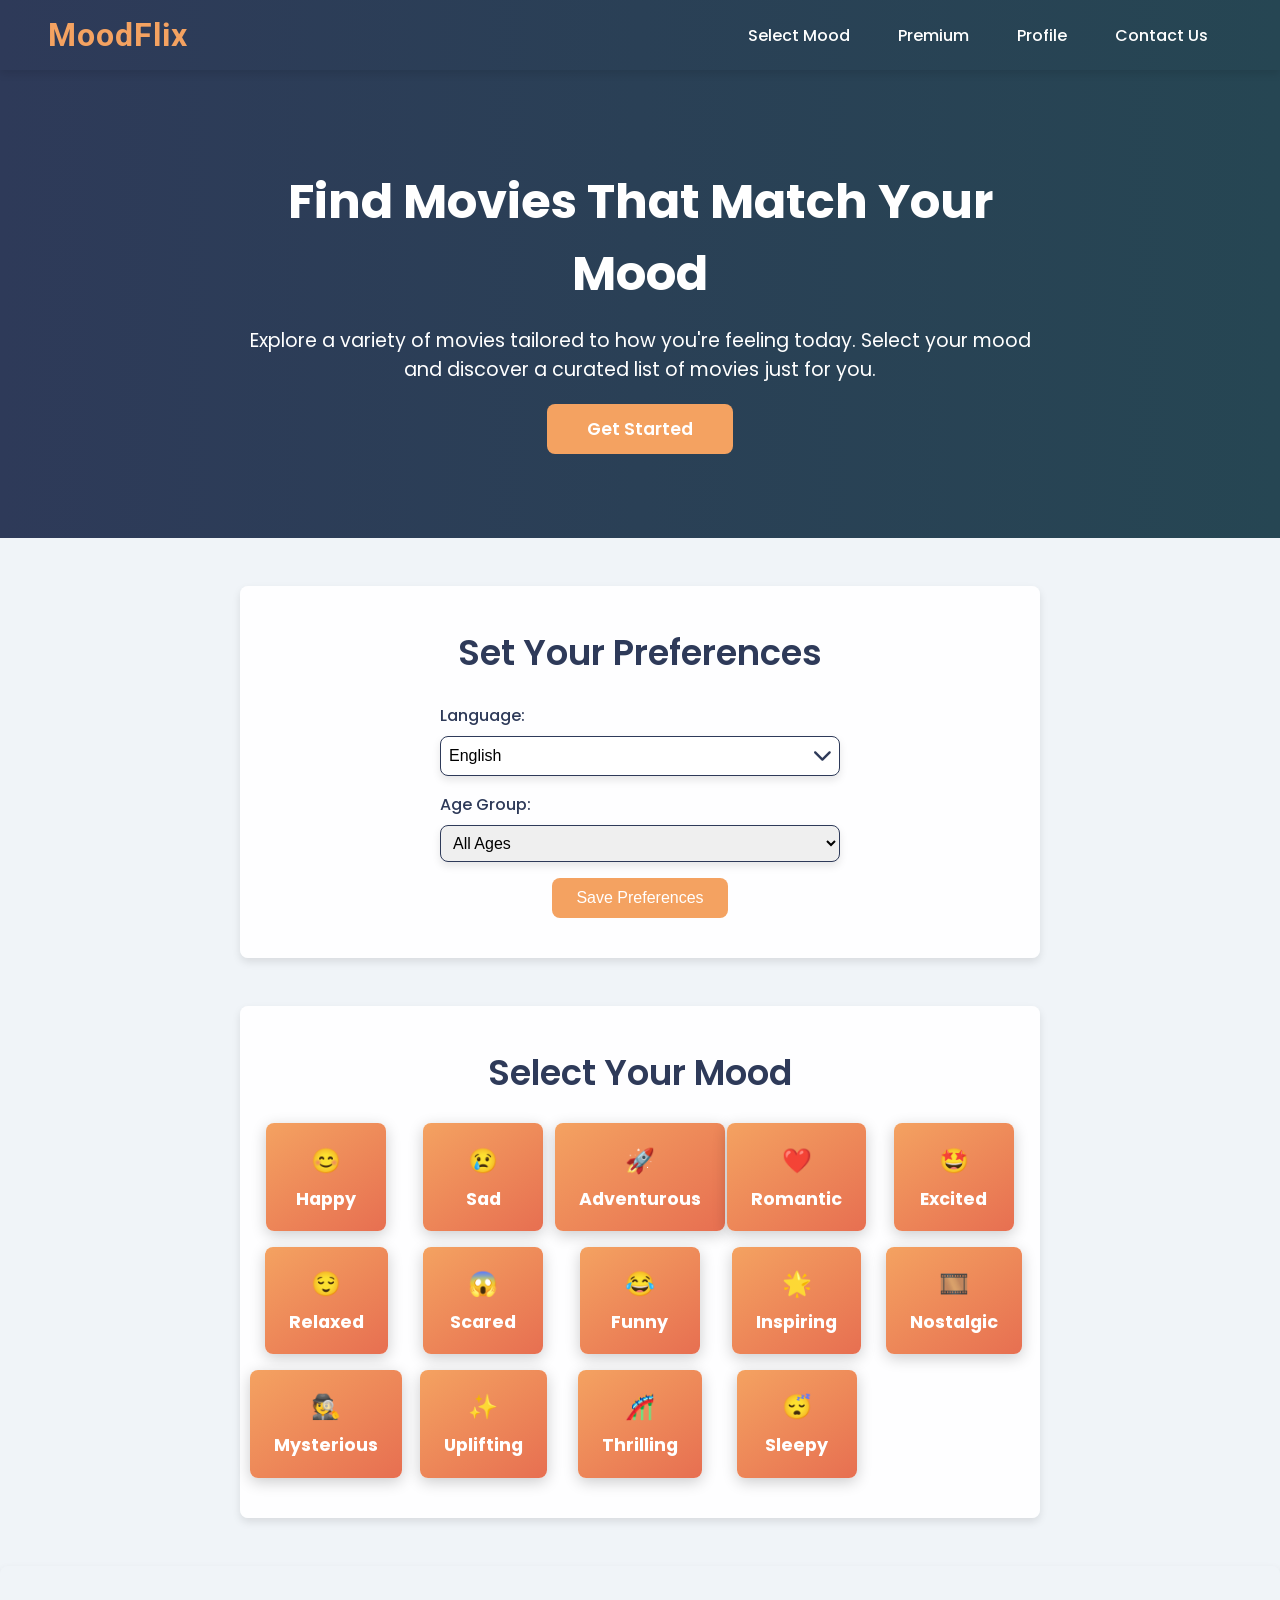
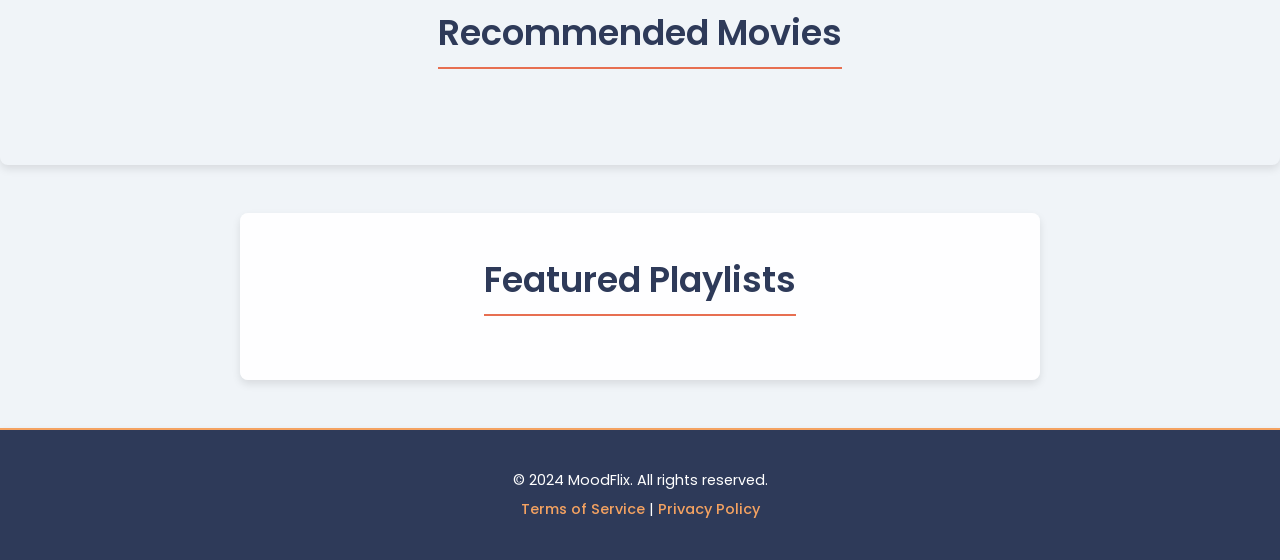
==== index.html @ 905371bf "Add files via upload" ====
<!DOCTYPE html>
<html lang="en">
<head>
    <meta charset="UTF-8">
    <meta name="viewport" content="width=device-width, initial-scale=1.0">
    <title>MoodFlix - Find Movies by Mood</title>
    <!-- Linking to external libraries and stylesheets -->
    <link rel="stylesheet" href="https://cdnjs.cloudflare.com/ajax/libs/animate.css/4.1.1/animate.min.css">
    <link rel="stylesheet" href="https://cdnjs.cloudflare.com/ajax/libs/font-awesome/6.0.0-beta3/css/all.min.css">
    <link rel="stylesheet" href="styles.css">
    <link href="https://fonts.googleapis.com/css2?family=Roboto:wght@400;500;700&family=Poppins:wght@400;600&display=swap" rel="stylesheet">
</head>
<body>
    <header>
        <nav>
            <div class="logo">
                <h1>MoodFlix</h1>
            </div>
            <ul class="nav-links">
                <li><a href="#mood-selector">Select Mood</a></li>
                <li><a href="premium.html">Premium</a></li>
                <li><a href="#profile">Profile</a></li>
                <li><a href="contact.html">Contact Us</a></li>
            </ul>
            <div class="burger">
                <div class="line1"></div>
                <div class="line2"></div>
                <div class="line3"></div>
            </div>
        </nav>
    </header>

    <section id="hero">
        <div class="hero-content">
            <h2>Find Movies That Match Your Mood</h2>
            <p>Explore a variety of movies tailored to how you're feeling today. Select your mood and discover a curated list of movies just for you.</p>
            <a href="#mood-selector" class="hero-button">Get Started</a>
        </div>
    </section>

    <section id="preferences" class="animate__animated animate__fadeInUp">
        <h2>Set Your Preferences</h2>
        <form id="preferences-form">
            <div class="form-group">
                <label for="language">Language:</label>
                <div class="dropdown-container">
                    <div class="dropdown-toggle">
                        <input type="text" id="languageSearch" placeholder="Search language..." onkeyup="filterLanguages()">
                        <button type="button" id="dropdownButton"><i class="fas fa-chevron-down"></i></button>
                    </div>
                    <select id="language" name="language" size="10" class="hidden" onchange="selectLanguage(event)">
                        <!-- Language options -->
                        <option value="en">English</option>
                        <option value="es">Spanish</option>
                        <option value="fr">French</option>
                        <option value="de">German</option>
                        <option value="zh">Chinese</option>
                        <option value="hi">Hindi</option>
                        <option value="ta">Tamil</option>
                        <option value="te">Telugu</option>
                        <option value="ml">Malayalam</option>
                        <option value="ko">Korean</option>
                        <option value="ja">Japanese</option>
                        <option value="ru">Russian</option>
                        <option value="it">Italian</option>
                        <option value="pt">Portuguese</option>
                        <option value="ar">Arabic</option>
                        <option value="bn">Bengali</option>
                        <option value="pa">Punjabi</option>
                        <option value="tr">Turkish</option>
                        <option value="ur">Urdu</option>
                        <option value="vi">Vietnamese</option>
                        <option value="th">Thai</option>
                        <option value="pl">Polish</option>
                        <option value="uk">Ukrainian</option>
                        <option value="id">Indonesian</option>
                        <option value="ms">Malay</option>
                        <option value="fa">Persian</option>
                        <option value="sv">Swedish</option>
                        <option value="hu">Hungarian</option>
                        <option value="ro">Romanian</option>
                        <option value="nl">Dutch</option>
                        <option value="cs">Czech</option>
                        <option value="fi">Finnish</option>
                        <option value="da">Danish</option>
                        <option value="no">Norwegian</option>
                        <option value="he">Hebrew</option>
                        <option value="el">Greek</option>
                        <option value="sk">Slovak</option>
                        <option value="bg">Bulgarian</option>
                        <option value="sr">Serbian</option>
                        <option value="lt">Lithuanian</option>
                        <option value="lv">Latvian</option>
                        <option value="et">Estonian</option>
                        <option value="sl">Slovenian</option>
                        <option value="hr">Croatian</option>
                        <option value="bs">Bosnian</option>
                        <option value="mk">Macedonian</option>
                        <option value="is">Icelandic</option>
                    </select>
                </div>
            </div>
            <div class="form-group">
                <label for="age-group">Age Group:</label>
                <select id="age-group" name="age-group">
                    <option value="all">All Ages</option>
                    <option value="kids">Kids</option>
                    <option value="teen">Teen</option>
                    <option value="adult">Adult</option>
                </select>
            </div>
            <button type="submit" class="form-button">Save Preferences</button>
        </form>
    </section>

    <section id="mood-selector" class="animate__animated animate__fadeInUp">
        <h2>Select Your Mood</h2>
        <div class="mood-wheel">
            <!-- Mood options remain the same -->
            <div class="mood-option happy"><span>😊</span>Happy</div>
            <div class="mood-option sad"><span>😢</span>Sad</div>
            <div class="mood-option adventurous"><span>🚀</span>Adventurous</div>
            <div class="mood-option romantic"><span>❤️</span>Romantic</div>
            <div class="mood-option excited"><span>🤩</span>Excited</div>
            <div class="mood-option relaxed"><span>😌</span>Relaxed</div>
            <div class="mood-option scared"><span>😱</span>Scared</div>
            <div class="mood-option funny"><span>😂</span>Funny</div>
            <div class="mood-option inspiring"><span>🌟</span>Inspiring</div>
            <div class="mood-option nostalgic"><span>🎞️</span>Nostalgic</div>
            <div class="mood-option mysterious"><span>🕵️</span>Mysterious</div>
            <div class="mood-option uplifting"><span>✨</span>Uplifting</div>
            <div class="mood-option thrilling"><span>🎢</span>Thrilling</div>
            <div class="mood-option sleepy"><span>😴</span>Sleepy</div>
        </div>
    </section>

    <section id="recommended-movies" class="animate__animated animate__fadeInUp">
        <h2>Recommended Movies</h2>
        <div class="movie-grid">
            <!-- JavaScript will dynamically populate movies here -->
        </div>
    </section>

    <section id="playlists" class="animate__animated animate__fadeInUp">
        <h2>Featured Playlists</h2>
        <div class="playlist-grid">
            <!-- Playlist content goes here -->
        </div>
    </section>

    <footer>
        <div class="footer-content">
            <p>&copy; 2024 MoodFlix. All rights reserved.</p>
            <p><a href="terms.html">Terms of Service</a> | <a href="#privacy">Privacy Policy</a></p>
        </div>
    </footer>

    <!-- Updated JavaScript Link -->
    <script src="script.js"></script>
</body>
</html>
---- styles.css ----
/* Variables for easy theming */
:root {
    --primary-color: #2e3a59; /* Deep Blue */
    --secondary-color: #f4a261; /* Gold Accent */
    --accent-color: #e76f51; /* Coral Accent */
    --bg-color: #f0f4f8; /* Light Gray */
    --text-color: #2e3a59; /* Deep Blue for text */
    --header-bg: linear-gradient(90deg, #2e3a59, #264653); /* Blue gradient */
    --footer-bg: #2e3a59; /* Deep Blue */
    --footer-text-color: #ffffff; /* White text */
    --button-bg: var(--secondary-color); /* Gold for buttons */
    --button-hover-bg: #e76f51; /* Coral on hover */
    --form-bg: rgba(255, 255, 255, 0.9); /* Light glass effect */
    --border-radius: 8px; /* For rounded corners */
    --shadow: 0 4px 8px rgba(0, 0, 0, 0.1); /* Light shadow */
}

/* Reset */
* {
    margin: 0;
    padding: 0;
    box-sizing: border-box;
}

/* Body and General Styles */
body {
    font-family: 'Poppins', sans-serif;
    background-color: var(--bg-color);
    color: var(--text-color);
}

/* Header */
header {
    background: var(--header-bg);
    padding: 1rem 3rem;
    box-shadow: var(--shadow);
    backdrop-filter: blur(10px);
    position: sticky;
    top: 0;
    z-index: 1000;
}

header nav {
    display: flex;
    justify-content: space-between;
    align-items: center;
}

header .logo h1 {
    color: var(--secondary-color);
    font-size: 2rem;
    font-weight: bold;
    font-family: 'Roboto', sans-serif;
    letter-spacing: 1px;
}

/* Navigation Links */
.nav-links {
    list-style: none;
    display: flex;
    flex-direction: row;
    align-items: center;
}

.nav-links li {
    margin: 0 1.5rem;
}

.nav-links li a {
    color: white;
    text-decoration: none;
    font-size: 1rem;
    font-weight: 500;
    transition: color 0.3s ease;
}

.nav-links li a:hover {
    color: var(--secondary-color);
}

/* Burger Menu */
.burger {
    display: none;
    cursor: pointer;
    z-index: 1001;
    flex-direction: column;
    justify-content: space-between;
    height: 21px;
}

.burger div {
    width: 25px;
    height: 3px;
    background-color: white;
    transition: all 0.3s ease;
}

.burger.toggle .line1 {
    transform: rotate(-45deg) translate(-5px, 6px);
}

.burger.toggle .line2 {
    opacity: 0;
}

.burger.toggle .line3 {
    transform: rotate(45deg) translate(-5px, -6px);
}

/* Responsive menu styles */
@media screen and (max-width: 768px) {
    .nav-links {
        display: none;
        flex-direction: column;
        align-items: center;
        background: var(--header-bg);
        position: absolute;
        top: 100%;
        right: 0;
        width: 100%;
        padding: 1rem 0;
        z-index: 999;
    }

    .nav-links.active {
        display: flex;
    }

    .nav-links li {
        margin: 1rem 0;
    }

    .burger {
        display: flex;
    }
}

/* Hero Section */
#hero {
    background: var(--header-bg);
    color: white;
    text-align: center;
    padding: 6rem 1rem;
    display: flex;
    flex-direction: column;
    align-items: center;
    justify-content: center;
}

#hero .hero-content {
    max-width: 800px;
    margin: 0 auto;
}

#hero h2 {
    font-size: 3rem;
    font-weight: 700;
    margin-bottom: 1rem;
}

#hero p {
    font-size: 1.2rem;
    margin-bottom: 2rem;
}

.hero-button {
    padding: 0.8rem 2.5rem;
    background-color: var(--button-bg);
    color: #ffffff;
    font-size: 1.1rem;
    font-weight: 600;
    border: none;
    border-radius: var(--border-radius);
    cursor: pointer;
    transition: background-color 0.3s ease, transform 0.3s ease;
    text-decoration: none;
}

.hero-button:hover {
    background-color: var(--button-hover-bg);
    transform: translateY(-3px);
}

/* Preferences Section */
#preferences {
    padding: 2.5rem 1rem;
    background: var(--form-bg);
    backdrop-filter: blur(20px);
    border-radius: var(--border-radius);
    box-shadow: var(--shadow);
    text-align: center;
    margin: 3rem auto;
    max-width: 800px;
}

#preferences h2 {
    font-size: 2.2rem;
    margin-bottom: 1.5rem;
    font-weight: 600;
    color: var(--primary-color);
}

.form-group {
    margin-bottom: 1.5rem;
    text-align: left;
    max-width: 400px;
    margin: 0 auto;
}

.form-group label {
    display: block;
    margin-bottom: 0.5rem;
    font-weight: 500;
    color: var(--primary-color);
}

.dropdown-container {
    position: relative;
    width: 100%;
}

.dropdown-toggle {
    display: flex;
    align-items: center;
    justify-content: space-between;
    padding: 0.5rem;
    border: 1px solid var(--primary-color);
    border-radius: var(--border-radius);
    background-color: white;
    box-shadow: var(--shadow);
    cursor: pointer;
    margin-bottom: 1rem;
}

#languageSearch {
    border: none;
    width: calc(100% - 30px);
    font-size: 1rem;
    outline: none;
}

#dropdownButton {
    background: transparent;
    border: none;
    font-size: 1.2rem;
    color: var(--primary-color);
    cursor: pointer;
}

select {
    width: 100%;
    padding: 0.5rem;
    font-size: 1rem;
    border: 1px solid var(--primary-color);
    border-radius: var(--border-radius);
    box-shadow: var(--shadow);
}

.form-button {
    padding: 0.7rem 1.5rem;
    border: none;
    border-radius: var(--border-radius);
    background-color: var(--button-bg);
    color: white;
    font-size: 1rem;
    cursor: pointer;
    transition: background-color 0.3s ease;
    margin-top: 1rem;
}

.form-button:hover {
    background-color: var(--button-hover-bg);
}

/* Mood Selector */
#mood-selector {
    padding: 2.5rem 1rem;
    background: var(--form-bg);
    backdrop-filter: blur(20px);
    border-radius: var(--border-radius);
    box-shadow: var(--shadow);
    text-align: center;
    margin: 3rem auto;
    max-width: 800px;
}

#mood-selector h2 {
    font-size: 2.2rem;
    margin-bottom: 1.5rem;
    font-weight: 600;
    color: var(--primary-color);
}

.mood-wheel {
    display: grid;
    grid-template-columns: repeat(auto-fit, minmax(120px, 1fr));
    gap: 1rem;
    justify-items: center;
}

.mood-option {
    background: linear-gradient(145deg, var(--secondary-color), var(--button-hover-bg));
    color: white;
    padding: 1.2rem 1.5rem;
    border-radius: var(--border-radius);
    font-size: 1.1rem;
    font-weight: 600;
    transition: background 0.3s ease, transform 0.3s ease;
    cursor: pointer;
    box-shadow: 0 4px 15px rgba(0, 0, 0, 0.2);
    text-align: center;
    display: flex;
    flex-direction: column;
    align-items: center;
    justify-content: center;
    min-width: 120px;
    min-height: 80px;
    font-weight: bold;
}

.mood-option:hover, .mood-option.selected {
    background: linear-gradient(145deg, var(--button-hover-bg), var(--accent-color));
    transform: translateY(-7px);
    box-shadow: 0 6px 20px rgba(0, 0, 0, 0.3);
}

.mood-option span {
    display: block;
    font-size: 1.5rem;
    margin-bottom: 0.5rem;
}

/* Recommended Movies */
#recommended-movies {
    padding: 2.5rem 1rem;
    background: var(--bg-color);
    text-align: center;
    margin-top: 2rem;
    box-shadow: var(--shadow);
    border-radius: var(--border-radius);
}

#recommended-movies h2 {
    font-size: 2.2rem;
    margin-bottom: 1.5rem;
    font-weight: 600;
    color: var(--primary-color);
    border-bottom: 2px solid var(--accent-color);
    display: inline-block;
    padding-bottom: 0.5rem;
}

.movie-grid {
    display: flex;
    overflow-x: auto;
    scroll-snap-type: x mandatory;
    gap: 1rem;
    padding-bottom: 1rem;
}

.movie-card {
    min-width: 200px;
    scroll-snap-align: start;
    background: white;
    padding: 1rem;
    border-radius: var(--border-radius);
    box-shadow: var(--shadow);
    transition: transform 0.3s ease;
    text-align: center;
}

.movie-card img {
    width: 100%;
    border-radius: var(--border-radius);
    height: auto;
}

.movie-card h3 {
    margin-top: 0.5rem;
    font-size: 1.1rem;
    color: var(--primary-color);
    text-align: center;
}

.movie-card p {
    margin-top: 0.5rem;
    font-size: 1rem;
    color: var(--text-color);
}

.movie-card:hover {
    transform: translateY(-5px);
    box-shadow: 0 6px 15px rgba(0, 0, 0, 0.2);
}

/* Shuffle Button Styles */
.shuffle-button {
    padding: 0.7rem 1.5rem;
    border: none;
    border-radius: var(--border-radius);
    background-color: var(--secondary-color);
    color: white;
    font-size: 1rem;
    cursor: pointer;
    transition: background-color 0.3s ease, transform 0.3s ease;
    margin-top: 0.5rem;
}

.shuffle-button:hover {
    background-color: var(--button-hover-bg);
    transform: translateY(-3px);
}

/* Playlists */
#playlists {
    padding: 2.5rem 1rem;
    background: var(--form-bg);
    backdrop-filter: blur(20px);
    border-radius: var(--border-radius);
    text-align: center;
    box-shadow: var(--shadow);
    max-width: 800px;
    margin: 3rem auto;
}

#playlists h2 {
    font-size: 2.2rem;
    margin-bottom: 1.5rem;
    font-weight: 600;
    color: var(--primary-color);
    border-bottom: 2px solid var(--accent-color);
    display: inline-block;
    padding-bottom: 0.5rem;
}

.playlist-grid {
    display: grid;
    grid-template-columns: repeat(auto-fit, minmax(200px, 1fr));
    gap: 1.5rem;
}

/* Footer */
footer {
    background-color: var(--footer-bg);
    color: var(--footer-text-color);
    padding: 2rem 1rem;
    text-align: center;
    box-shadow: var(--shadow);
    border-top: 2px solid var(--secondary-color);
}

footer p {
    margin: 0.5rem 0;
    font-size: 0.9rem;
}

footer p a {
    color: var(--button-bg);
    text-decoration: none;
    font-weight: 500;
    transition: color 0.3s ease;
}

footer p a:hover {
    color: var(--button-hover-bg);
}

/* Display selected options */
.selected-display {
    margin-top: 1rem;
    text-align: center;
    font-size: 1.1rem;
    color: var(--primary-color);
}

/* Dropdown hidden by default */
.hidden {
    display: none;
}
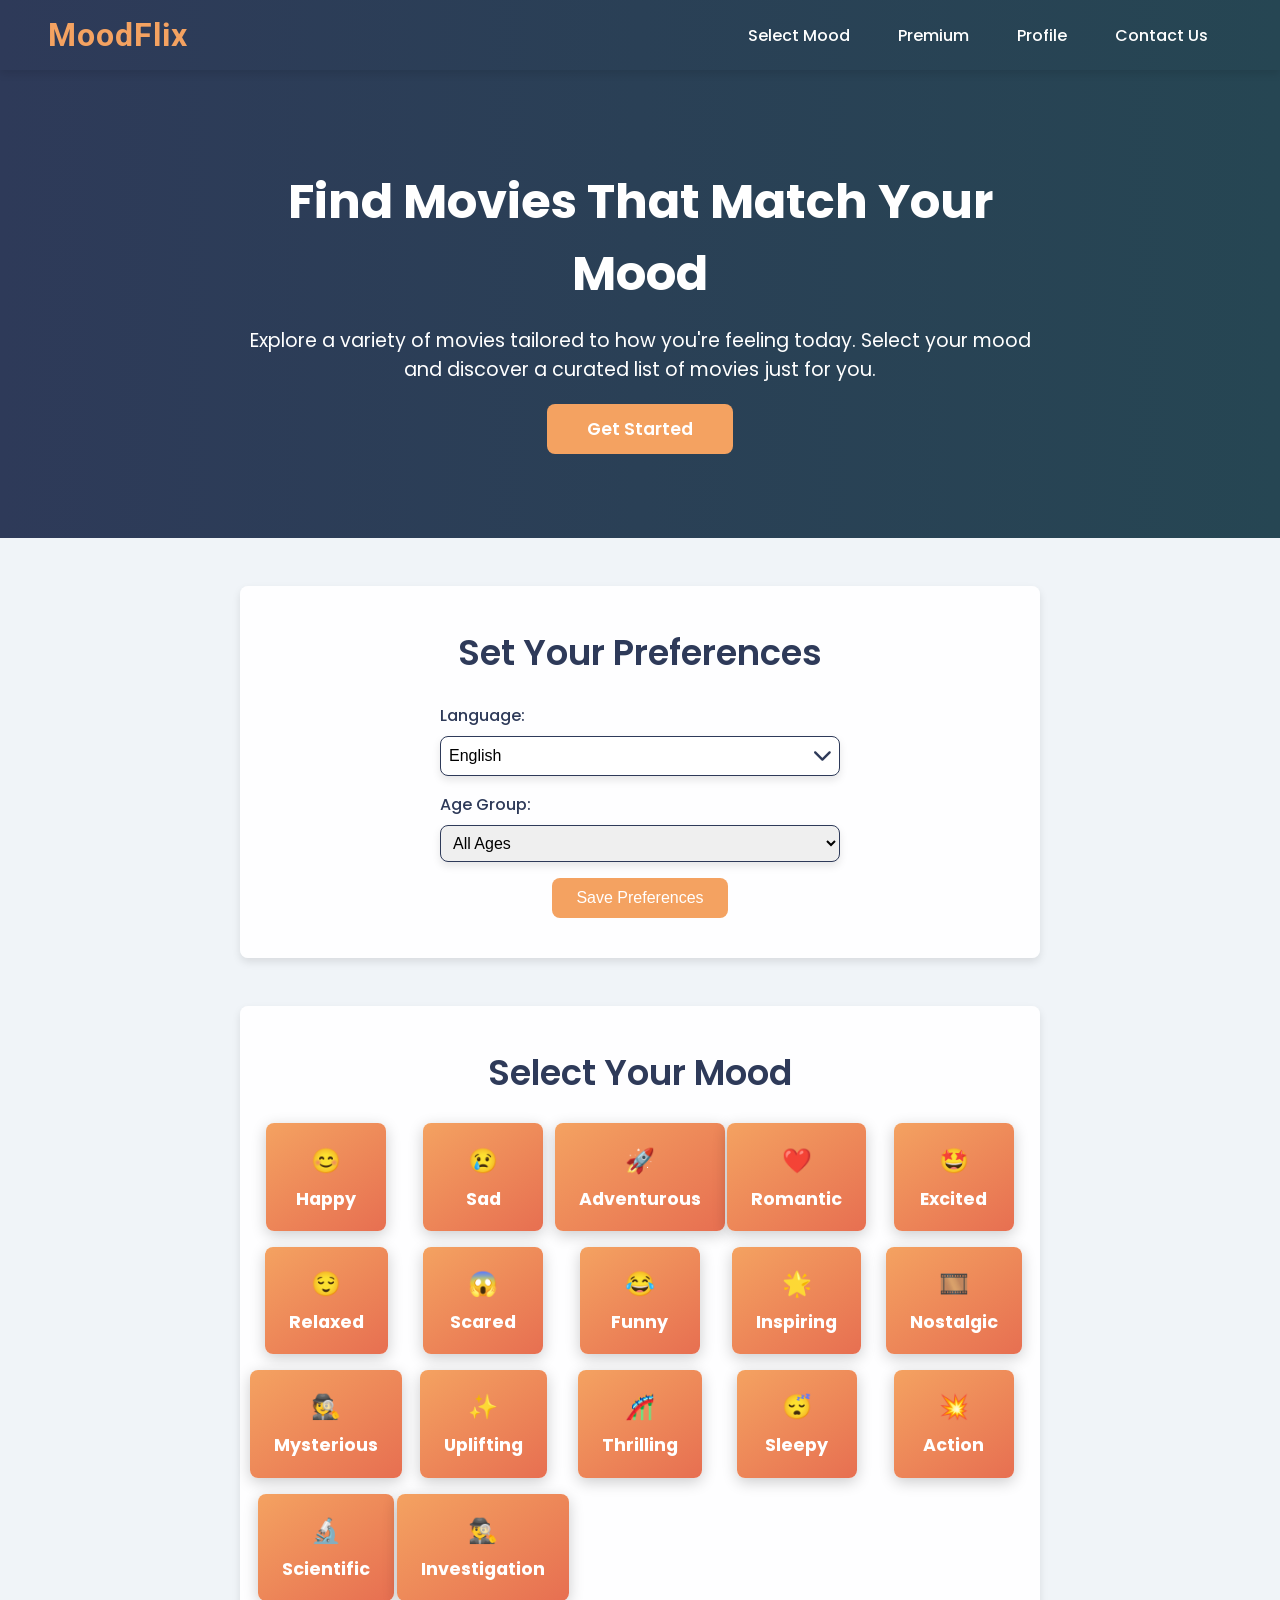
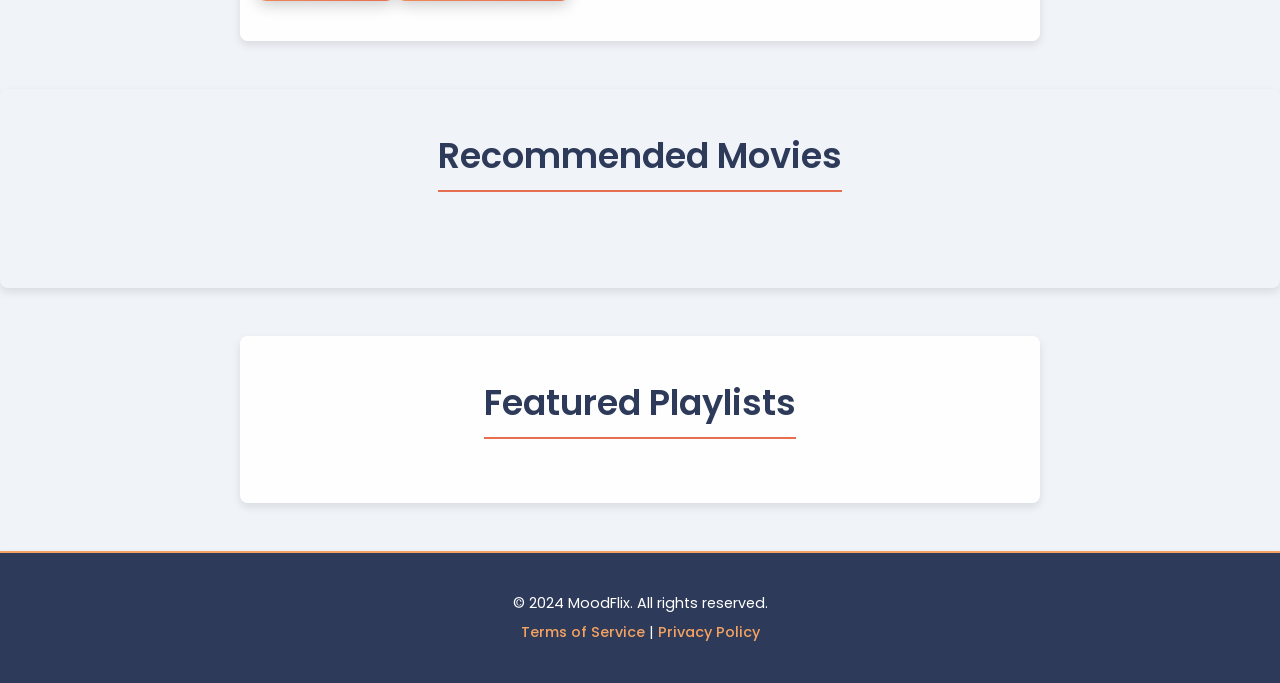
==== commit 25663be4: "Update index.html" ====
--- a/index.html
+++ b/index.html
@@ -131,6 +131,9 @@
             <div class="mood-option uplifting"><span>✨</span>Uplifting</div>
             <div class="mood-option thrilling"><span>🎢</span>Thrilling</div>
             <div class="mood-option sleepy"><span>😴</span>Sleepy</div>
+            <div class="mood-option action"><span>💥</span>Action</div>
+            <div class="mood-option scientific"><span>🔬</span>Scientific</div>
+            <div class="mood-option investigation"><span>🕵️‍♂️</span>Investigation</div>
         </div>
     </section>
 
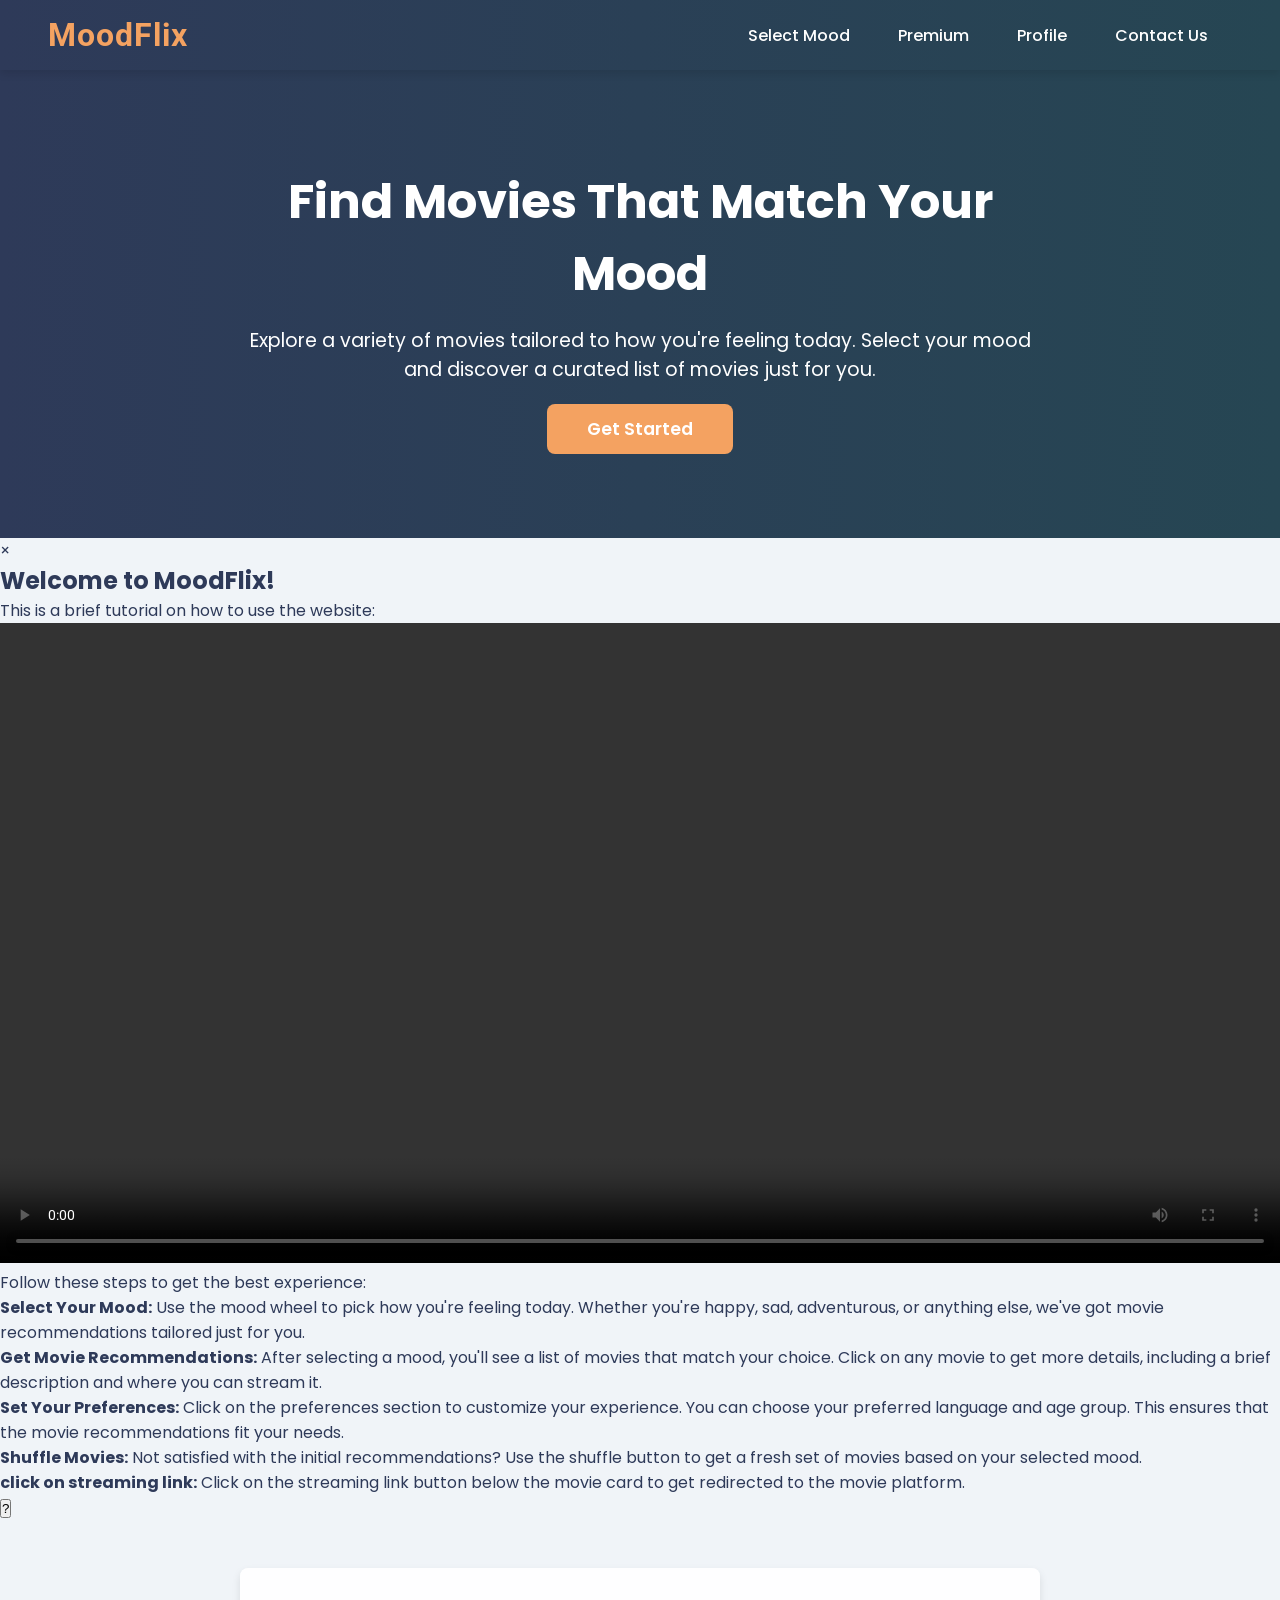
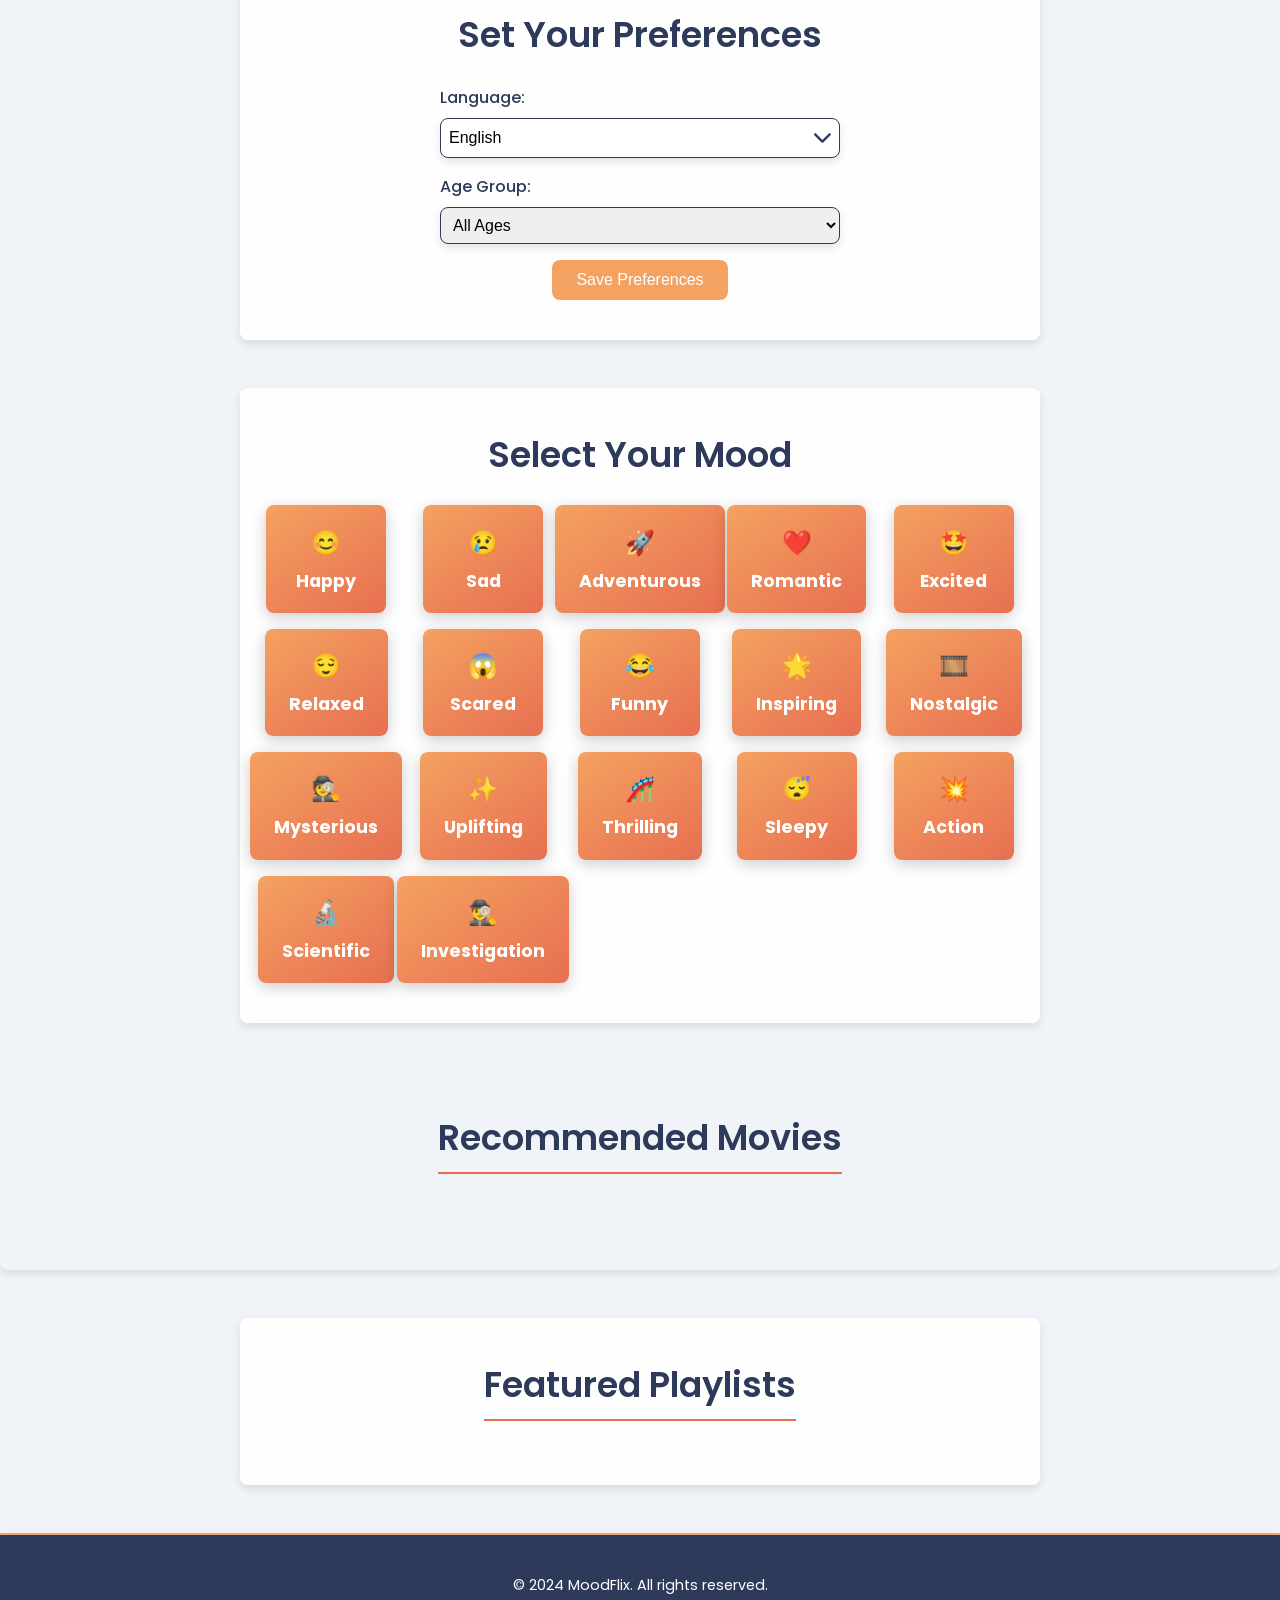
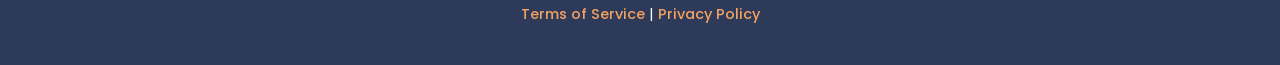
==== commit 98b9792d: "Update index.html" ====
--- a/index.html
+++ b/index.html
@@ -37,6 +37,29 @@
             <a href="#mood-selector" class="hero-button">Get Started</a>
         </div>
     </section>
+
+     <div id="tutorialModal" class="modal">
+        <div class="modal-content">
+            <span class="close-button" id="closeTutorial">&times;</span>
+            <h2>Welcome to MoodFlix!</h2>
+            <p>This is a brief tutorial on how to use the website:</p>
+            <video id="tutorialVideo" width="100%" controls>
+                <source src="Images/tutorial.mp4" type="video/mp4">
+                Your browser does not support the video tag.
+            </video>
+            <p>Follow these steps to get the best experience:</p>
+            <ul class = "tutorial-p">
+               <li><strong>Select Your Mood:</strong> Use the mood wheel to pick how you're feeling today. Whether you're happy, sad, adventurous, or anything else, we've got movie recommendations tailored just for you.</li>
+                <li><strong>Get Movie Recommendations:</strong> After selecting a mood, you'll see a list of movies that match your choice. Click on any movie to get more details, including a brief description and where you can stream it.</li>
+                <li><strong>Set Your Preferences:</strong> Click on the preferences section to customize your experience. You can choose your preferred language and age group. This ensures that the movie recommendations fit your needs.</li>
+                <li><strong>Shuffle Movies:</strong> Not satisfied with the initial recommendations? Use the shuffle button to get a fresh set of movies based on your selected mood.</li>
+                <li><strong>click on streaming link:</strong> Click on the streaming link button below the movie card to get redirected to the movie platform.</li>
+            </ul>
+        </div>
+    </div>
+
+    <!-- Button to toggle the tutorial modal -->
+    <button id="tutorialButton" class="tutorial-button">?</button>
 
     <section id="preferences" class="animate__animated animate__fadeInUp">
         <h2>Set Your Preferences</h2>
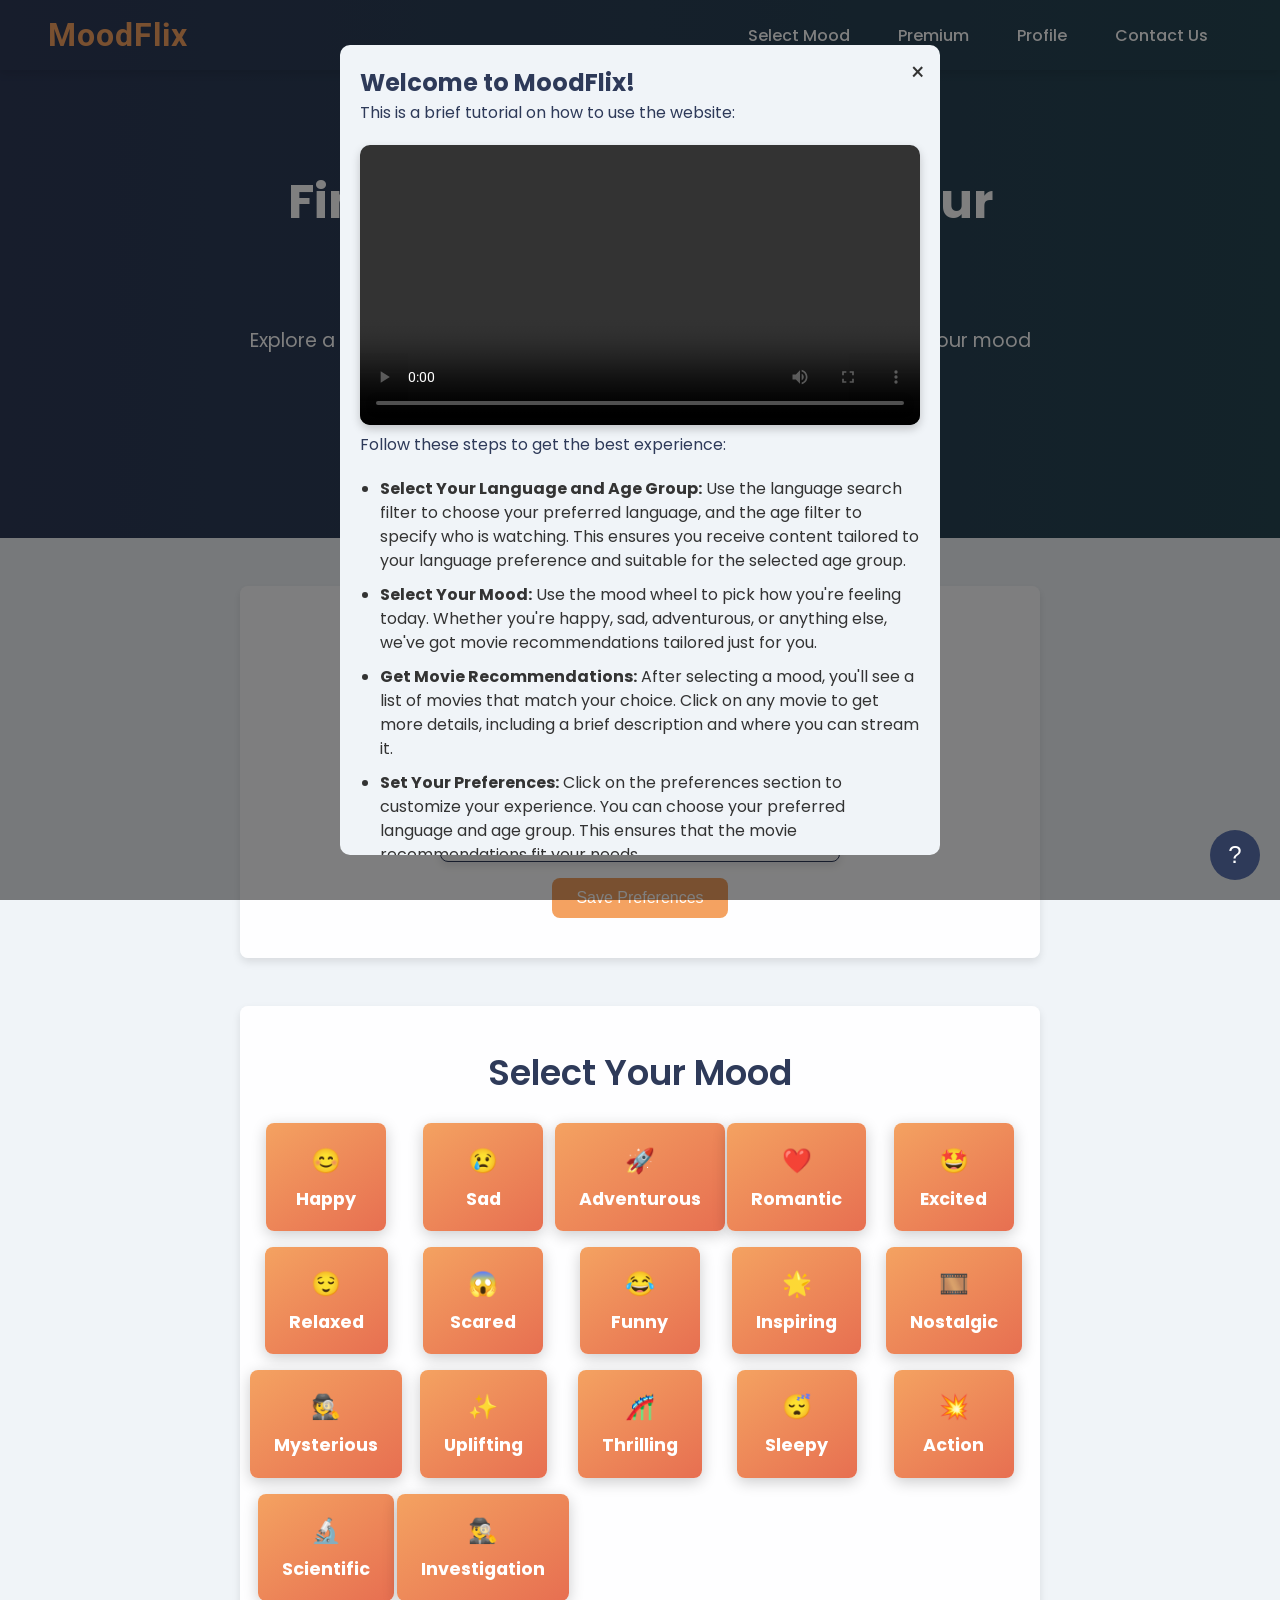
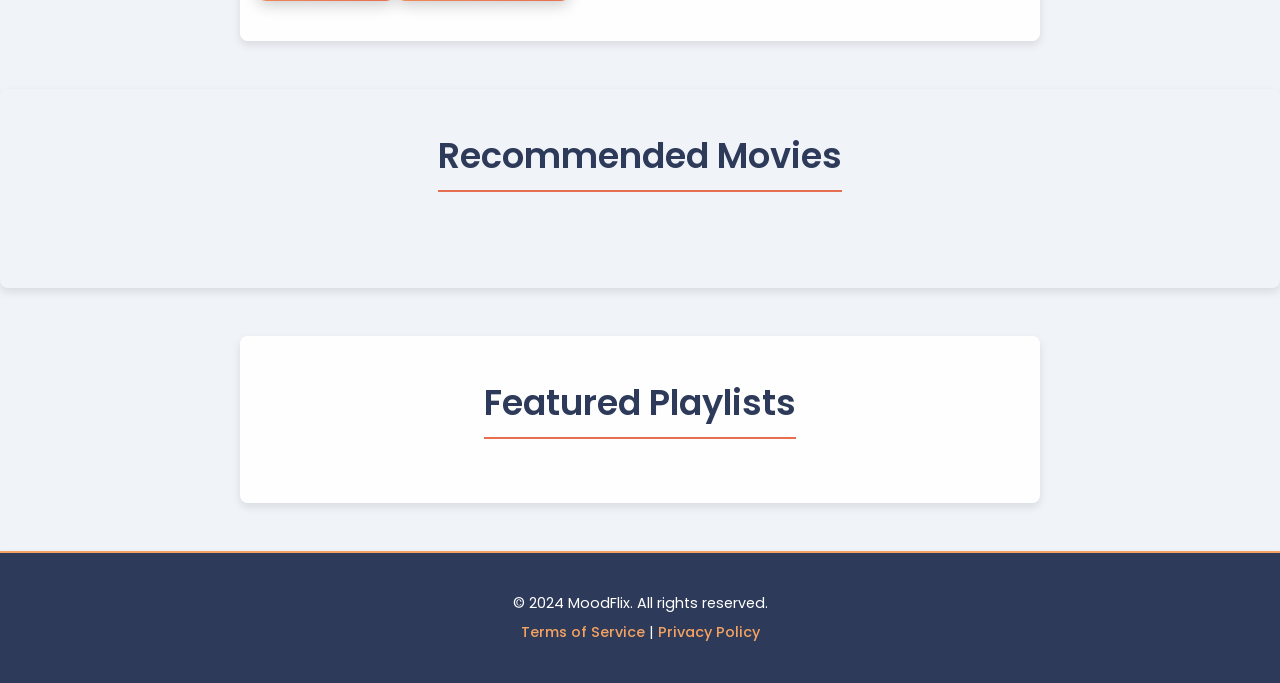
==== commit 1e4903fa: "Update index.html" ====
--- a/index.html
+++ b/index.html
@@ -49,6 +49,7 @@
             </video>
             <p>Follow these steps to get the best experience:</p>
             <ul class = "tutorial-p">
+                <li><strong>Select Your Language and Age Group:</strong> Use the language search filter to choose your preferred language, and the age filter to specify who is watching. This ensures you receive content tailored to your language preference and suitable for the selected age group.</li>
                <li><strong>Select Your Mood:</strong> Use the mood wheel to pick how you're feeling today. Whether you're happy, sad, adventurous, or anything else, we've got movie recommendations tailored just for you.</li>
                 <li><strong>Get Movie Recommendations:</strong> After selecting a mood, you'll see a list of movies that match your choice. Click on any movie to get more details, including a brief description and where you can stream it.</li>
                 <li><strong>Set Your Preferences:</strong> Click on the preferences section to customize your experience. You can choose your preferred language and age group. This ensures that the movie recommendations fit your needs.</li>
--- a/styles.css
+++ b/styles.css
@@ -78,6 +78,93 @@
     color: var(--secondary-color);
 }
 
+/* Modal Styles */
+.modal {
+    display: none;
+    position: fixed;
+    z-index: 1000;
+    left: 0;
+    top: 0;
+    width: 100%;
+    height: 100%;
+    background-color: rgba(0, 0, 0, 0.5);
+    justify-content: center;
+    align-items: center;
+    overflow: auto; /* Allow modal to scroll if content overflows */
+}
+
+.modal-content {
+    background-color: #f0f4f8;
+    margin: 20px;
+    padding: 20px;
+    border-radius: 10px;
+    width: 90%;
+    max-width: 600px;
+    text-align: left;
+    position: relative;
+    max-height: 90vh; /* Make sure modal does not exceed viewport height */
+    overflow-y: auto; /* Add vertical scrolling if content is too long */
+}
+
+.close-button {
+    color: #333;
+    position: absolute;
+    top: 10px;
+    right: 15px;
+    font-size: 1.5rem;
+    cursor: pointer;
+}
+
+.close-button:hover {
+    color: #ef233c;
+}
+
+/* Tutorial Button Styles */
+.tutorial-button {
+    position: fixed;
+    bottom: 20px;
+    right: 20px;
+    z-index: 1001;
+    background-color: #2e3a59;
+    color: white;
+    border: none;
+    border-radius: 50%;
+    width: 50px;
+    height: 50px;
+    font-size: 1.5rem;
+    cursor: pointer;
+    transition: background-color 0.3s ease;
+}
+
+.tutorial-button:hover {
+    background-color: #ef233c;
+}
+
+.tutorial-p{
+    list-style: none;
+    align-items: start;
+}
+
+/* Video Styles */
+#tutorialVideo {
+    margin-top: 20px;
+    border-radius: 10px;
+    box-shadow: 0 4px 10px rgba(0, 0, 0, 0.2);
+}
+
+.modal-content ul {
+    list-style-type: disc;
+    padding-left: 20px;
+    margin-top: 20px;
+}
+
+.modal-content ul li {
+    margin-bottom: 10px;
+    line-height: 1.5;
+    color: #333;
+}
+
+
 /* Burger Menu */
 .burger {
     display: none;
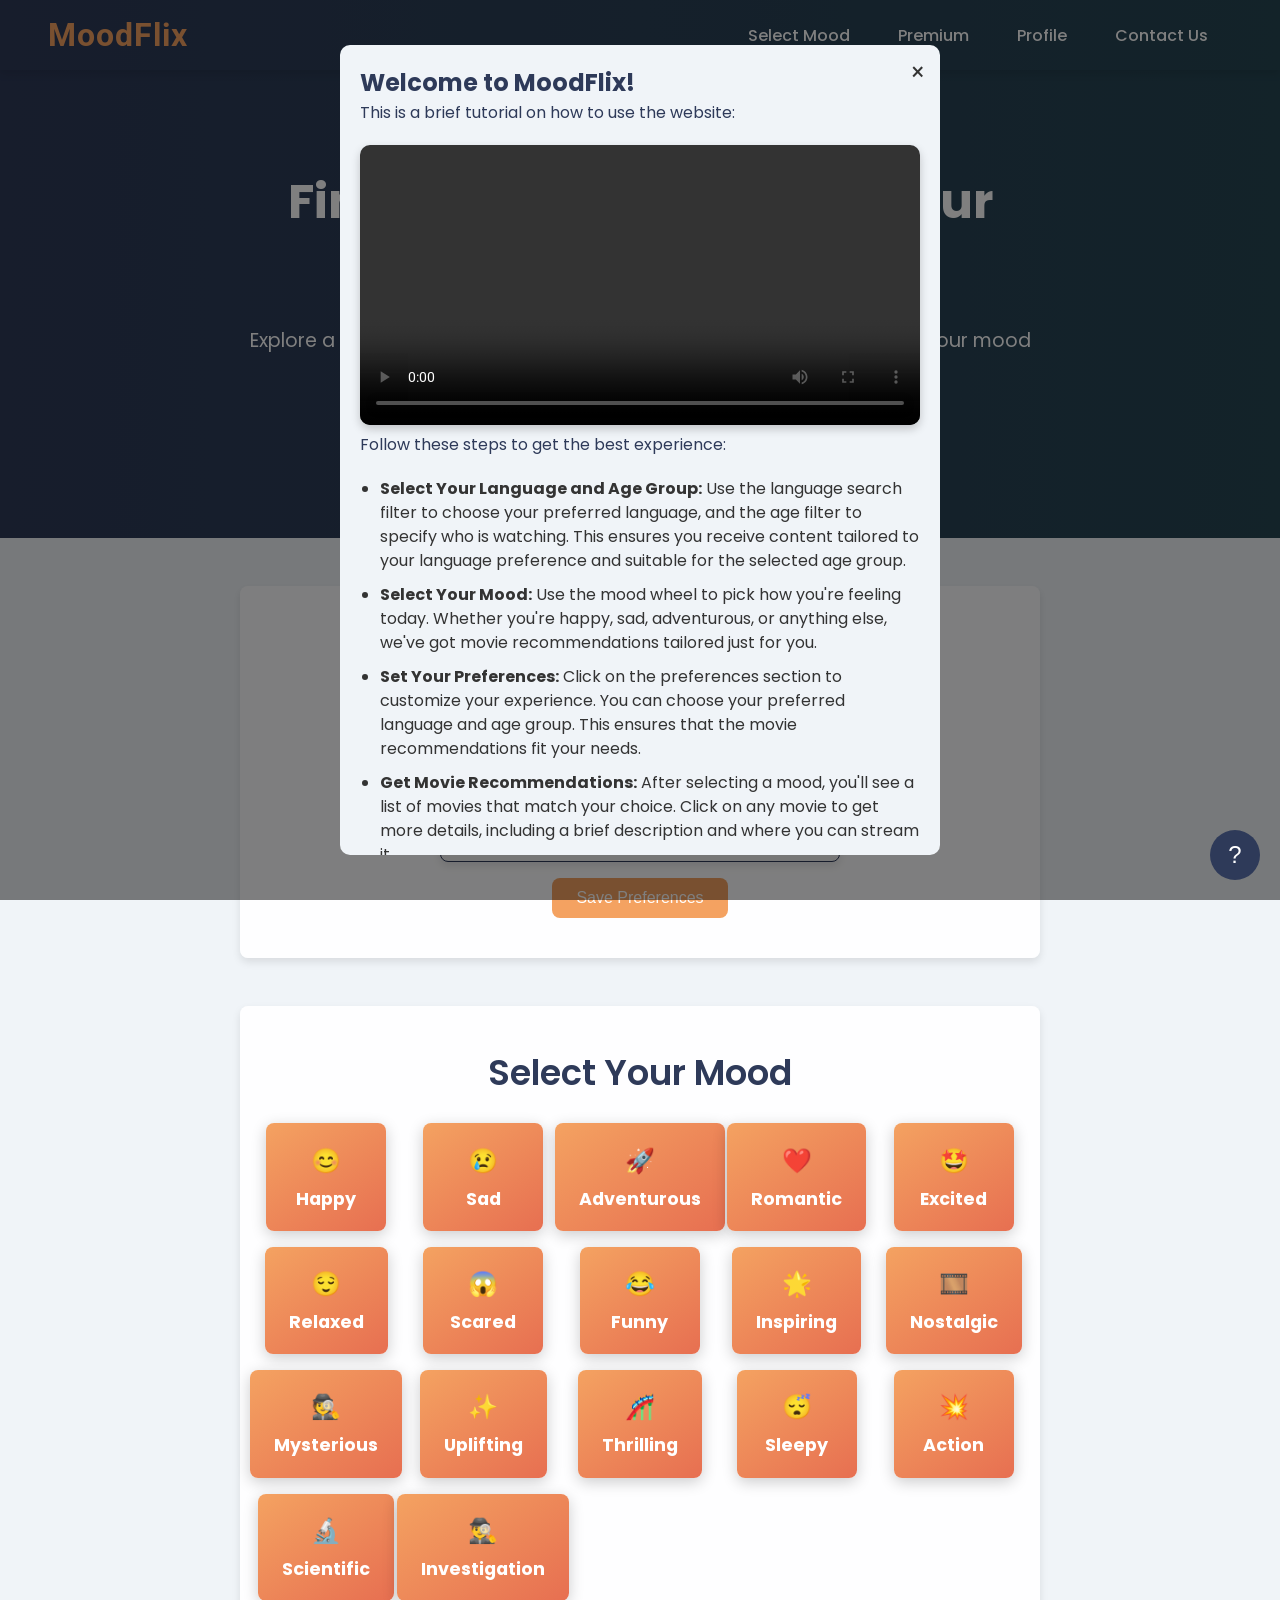
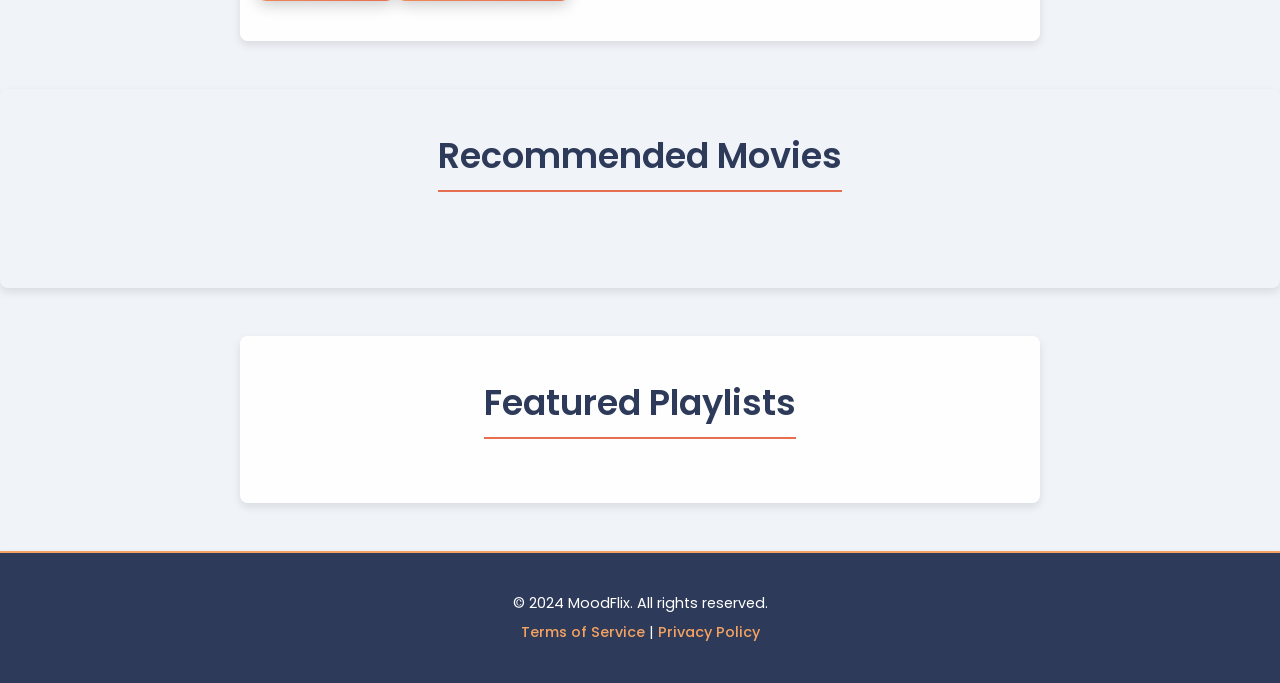
==== commit d6d9cdae: "Update index.html" ====
--- a/index.html
+++ b/index.html
@@ -51,8 +51,8 @@
             <ul class = "tutorial-p">
                 <li><strong>Select Your Language and Age Group:</strong> Use the language search filter to choose your preferred language, and the age filter to specify who is watching. This ensures you receive content tailored to your language preference and suitable for the selected age group.</li>
                <li><strong>Select Your Mood:</strong> Use the mood wheel to pick how you're feeling today. Whether you're happy, sad, adventurous, or anything else, we've got movie recommendations tailored just for you.</li>
+                <li><strong>Set Your Preferences:</strong> Click on the preferences section to customize your experience. You can choose your preferred language and age group. This ensures that the movie recommendations fit your needs.</li>
                 <li><strong>Get Movie Recommendations:</strong> After selecting a mood, you'll see a list of movies that match your choice. Click on any movie to get more details, including a brief description and where you can stream it.</li>
-                <li><strong>Set Your Preferences:</strong> Click on the preferences section to customize your experience. You can choose your preferred language and age group. This ensures that the movie recommendations fit your needs.</li>
                 <li><strong>Shuffle Movies:</strong> Not satisfied with the initial recommendations? Use the shuffle button to get a fresh set of movies based on your selected mood.</li>
                 <li><strong>click on streaming link:</strong> Click on the streaming link button below the movie card to get redirected to the movie platform.</li>
             </ul>
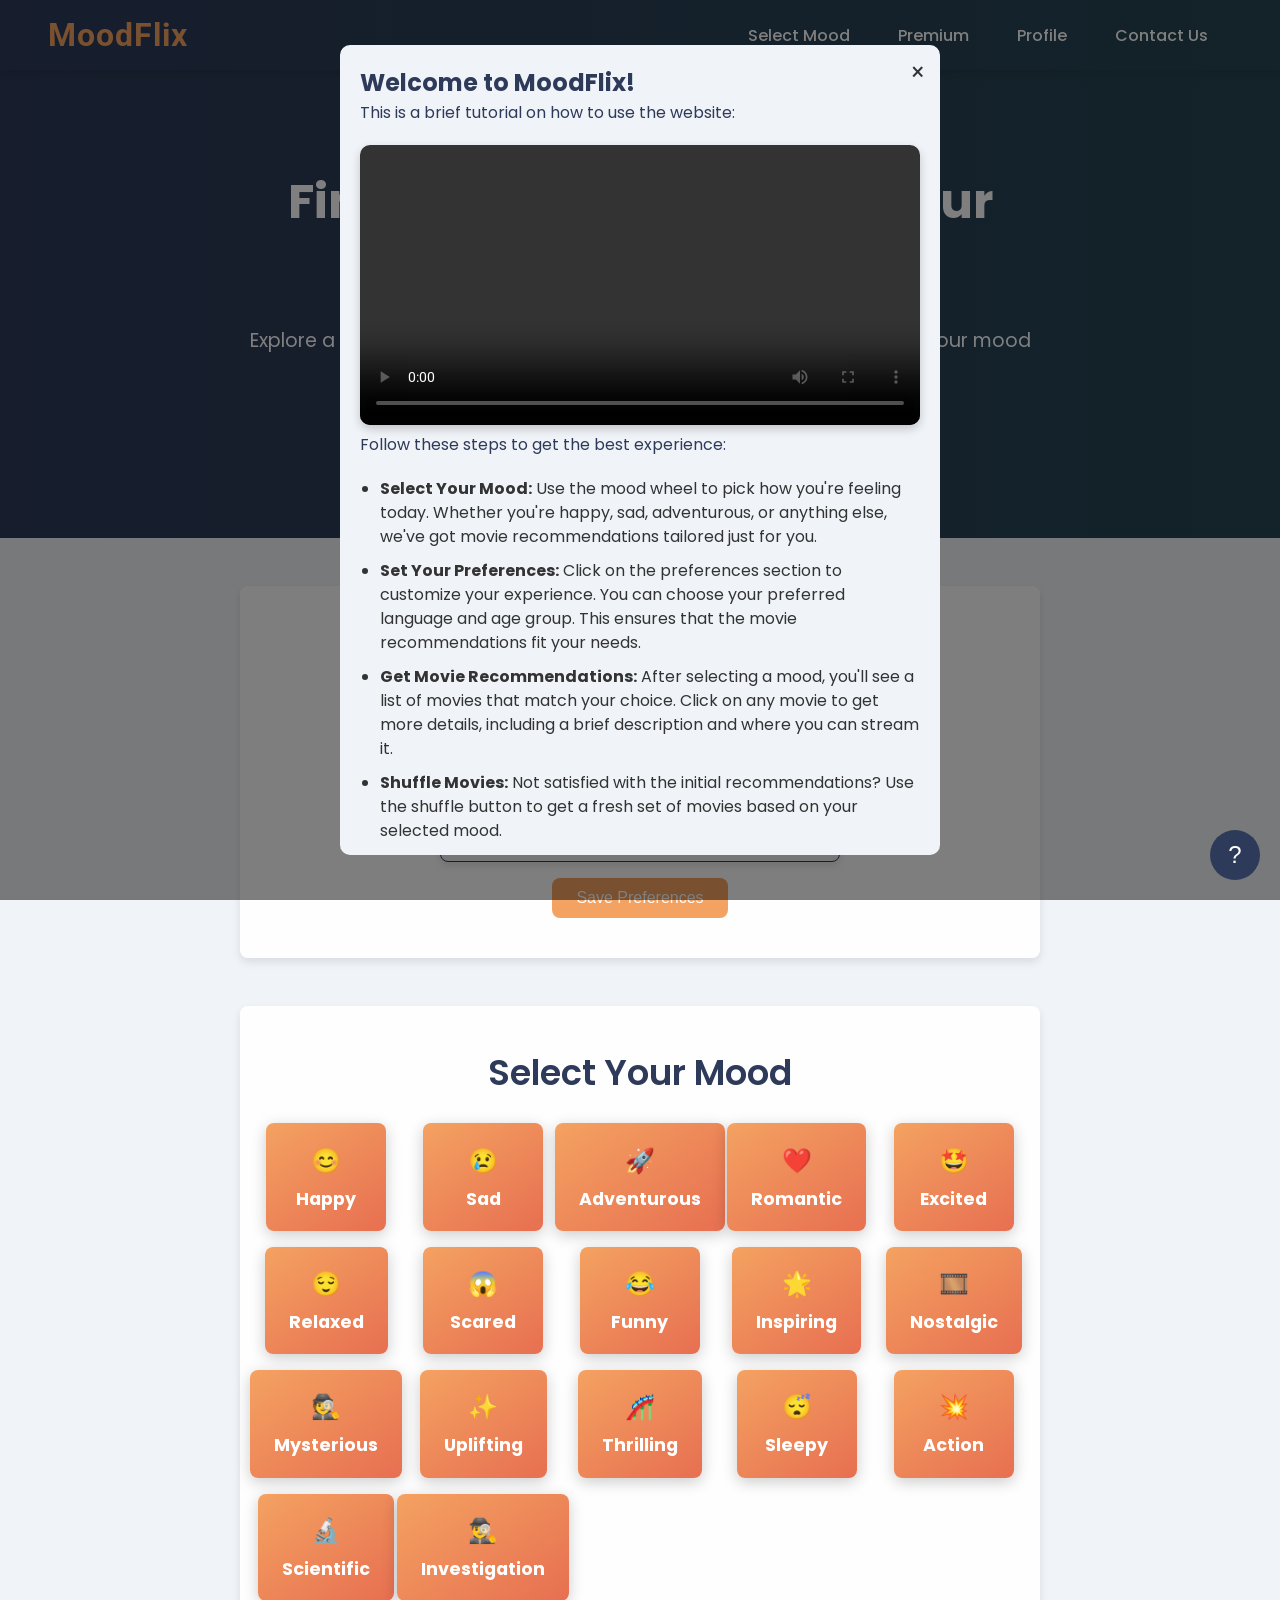
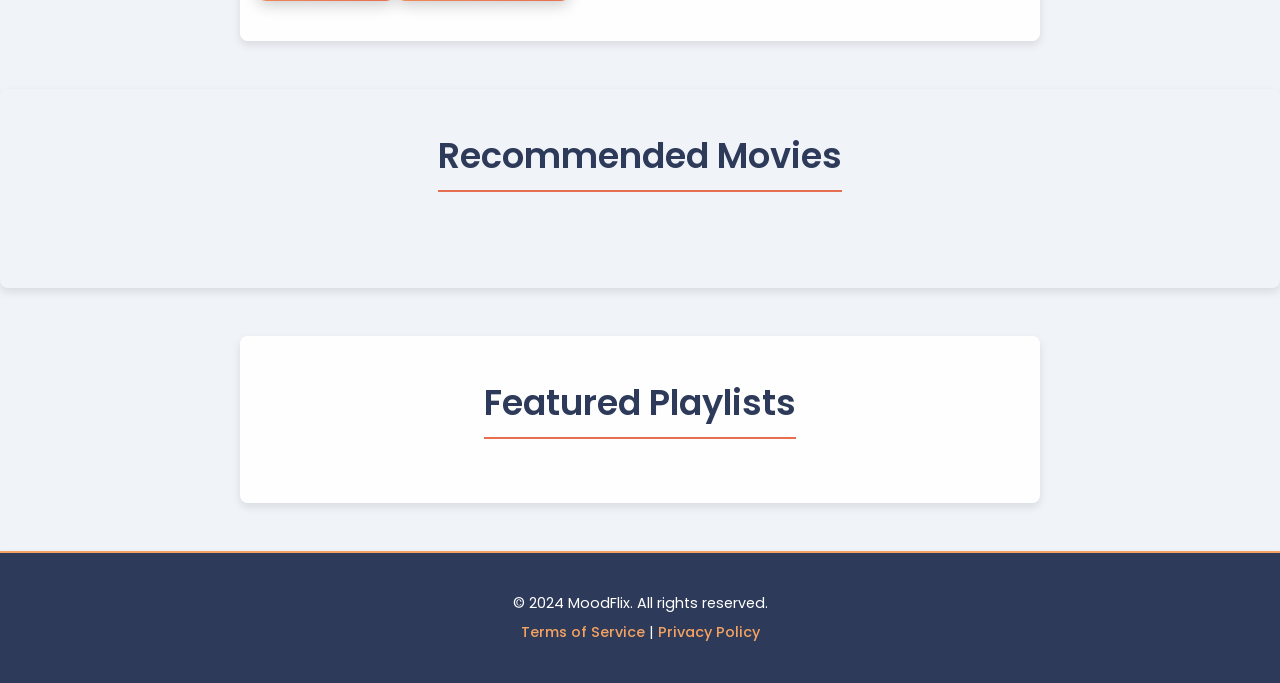
==== commit 3f328768: "Update index.html" ====
--- a/index.html
+++ b/index.html
@@ -49,7 +49,6 @@
             </video>
             <p>Follow these steps to get the best experience:</p>
             <ul class = "tutorial-p">
-                <li><strong>Select Your Language and Age Group:</strong> Use the language search filter to choose your preferred language, and the age filter to specify who is watching. This ensures you receive content tailored to your language preference and suitable for the selected age group.</li>
                <li><strong>Select Your Mood:</strong> Use the mood wheel to pick how you're feeling today. Whether you're happy, sad, adventurous, or anything else, we've got movie recommendations tailored just for you.</li>
                 <li><strong>Set Your Preferences:</strong> Click on the preferences section to customize your experience. You can choose your preferred language and age group. This ensures that the movie recommendations fit your needs.</li>
                 <li><strong>Get Movie Recommendations:</strong> After selecting a mood, you'll see a list of movies that match your choice. Click on any movie to get more details, including a brief description and where you can stream it.</li>
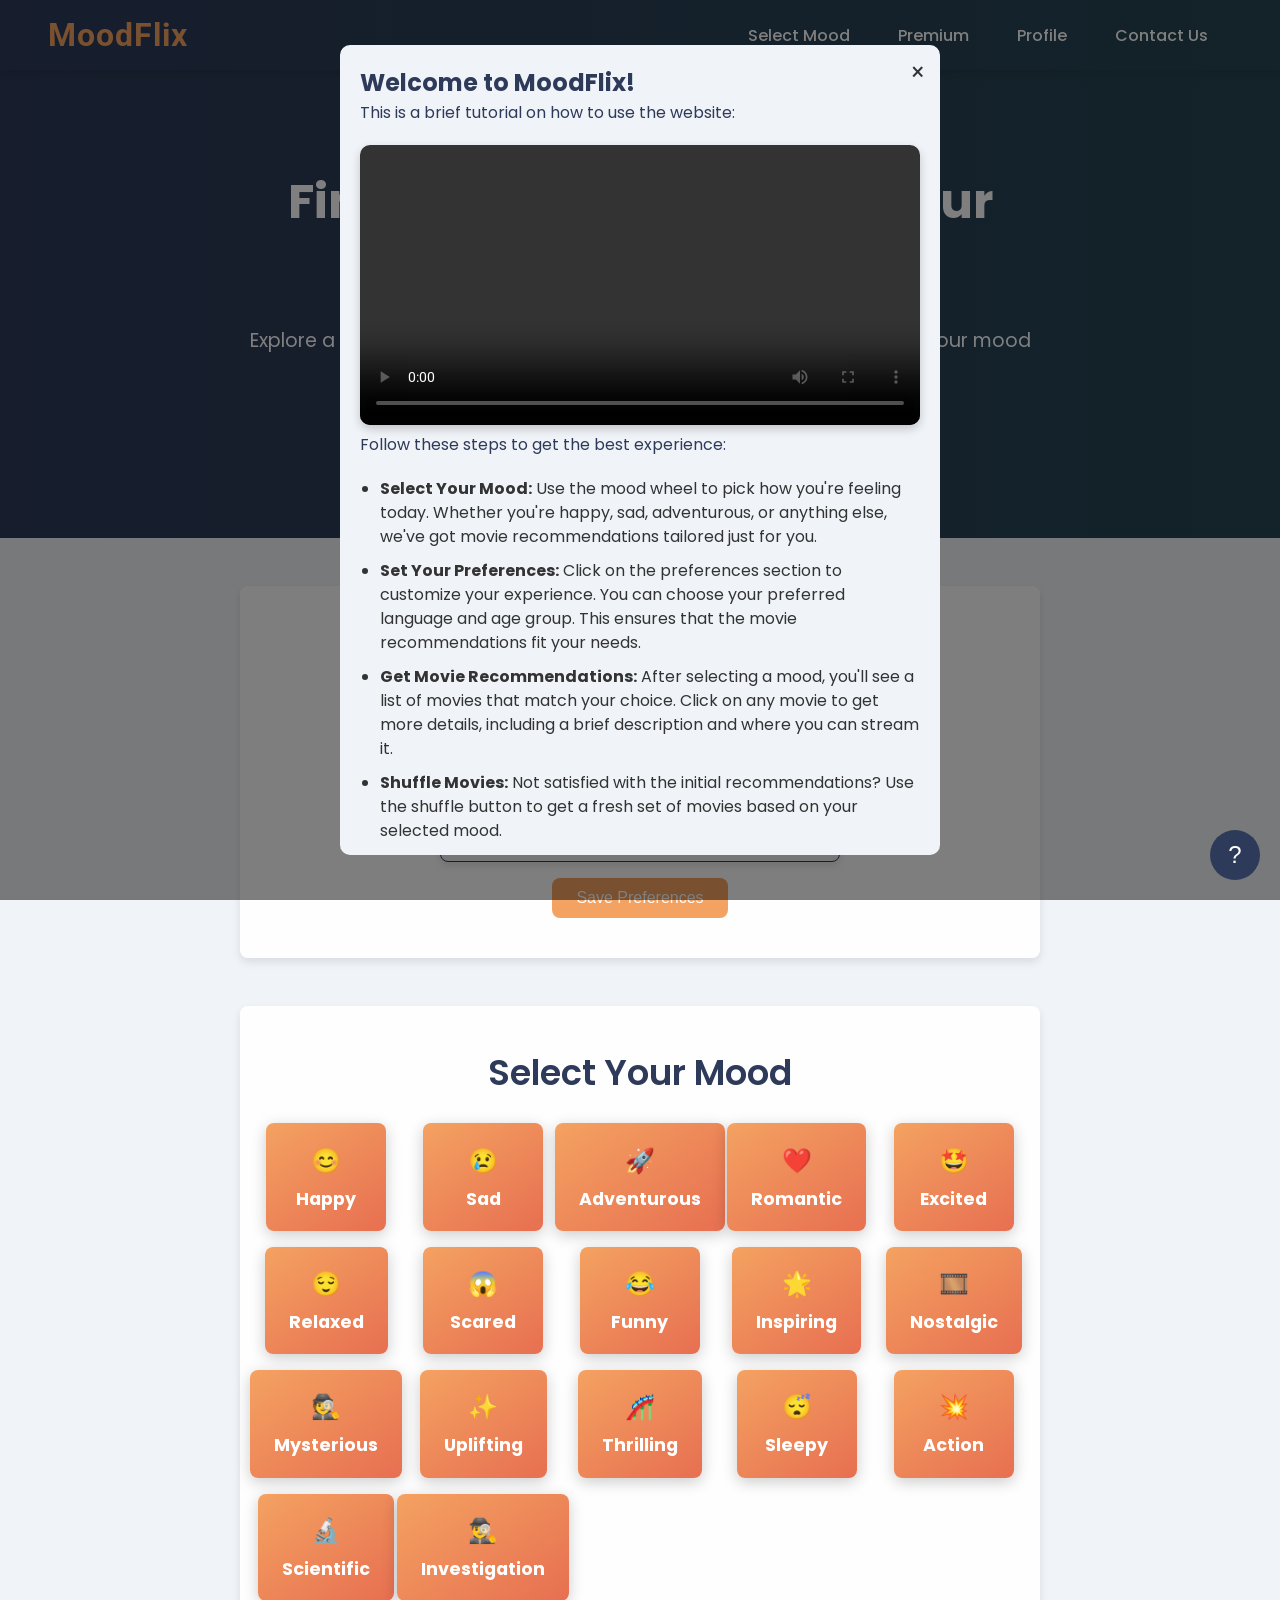
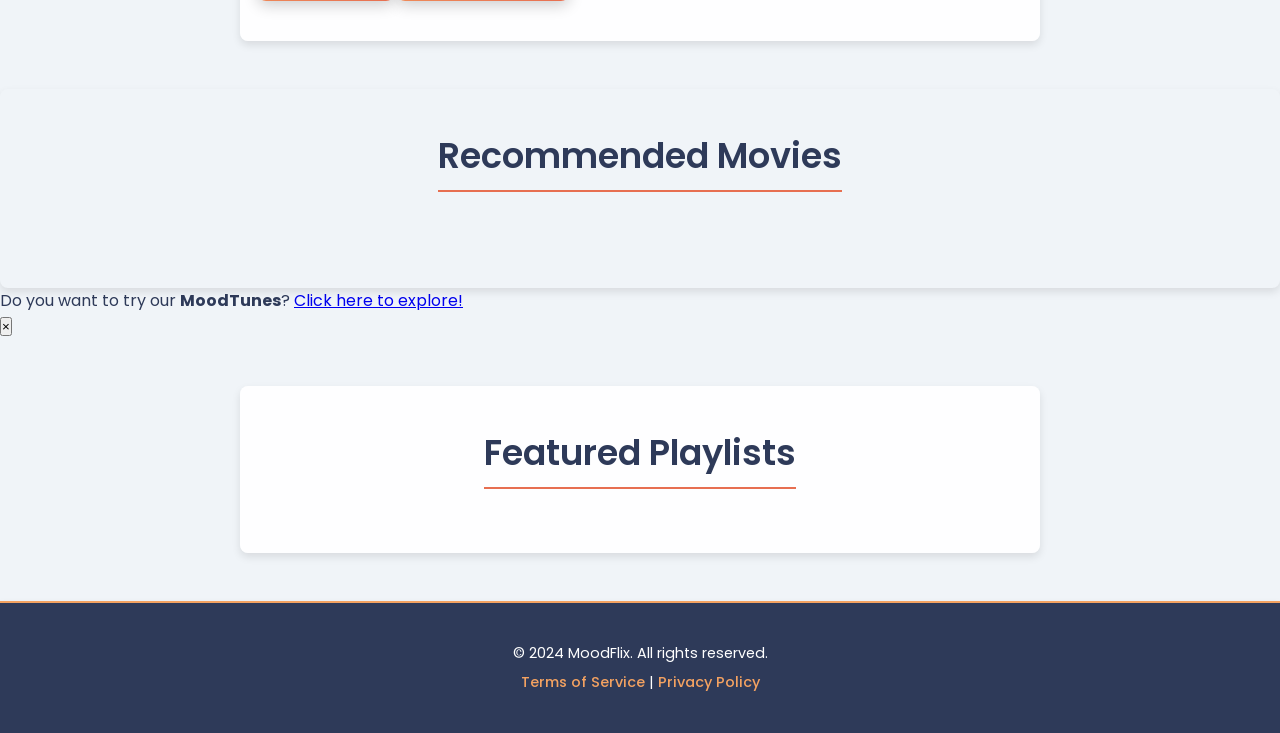
==== commit 29800722: "Update index.html" ====
--- a/index.html
+++ b/index.html
@@ -167,6 +167,12 @@
         </div>
     </section>
 
+        <!-- MoodTunes Promotion Banner -->
+<div class="moodtunes-banner" id="moodtunesBanner">
+    <p>Do you want to try our <strong>MoodTunes</strong>? <a href="moodtunes.html" class="try-link">Click here to explore!</a></p>
+    <button class="close-banner" id="closeBanner">&times;</button>
+</div>
+
     <section id="playlists" class="animate__animated animate__fadeInUp">
         <h2>Featured Playlists</h2>
         <div class="playlist-grid">
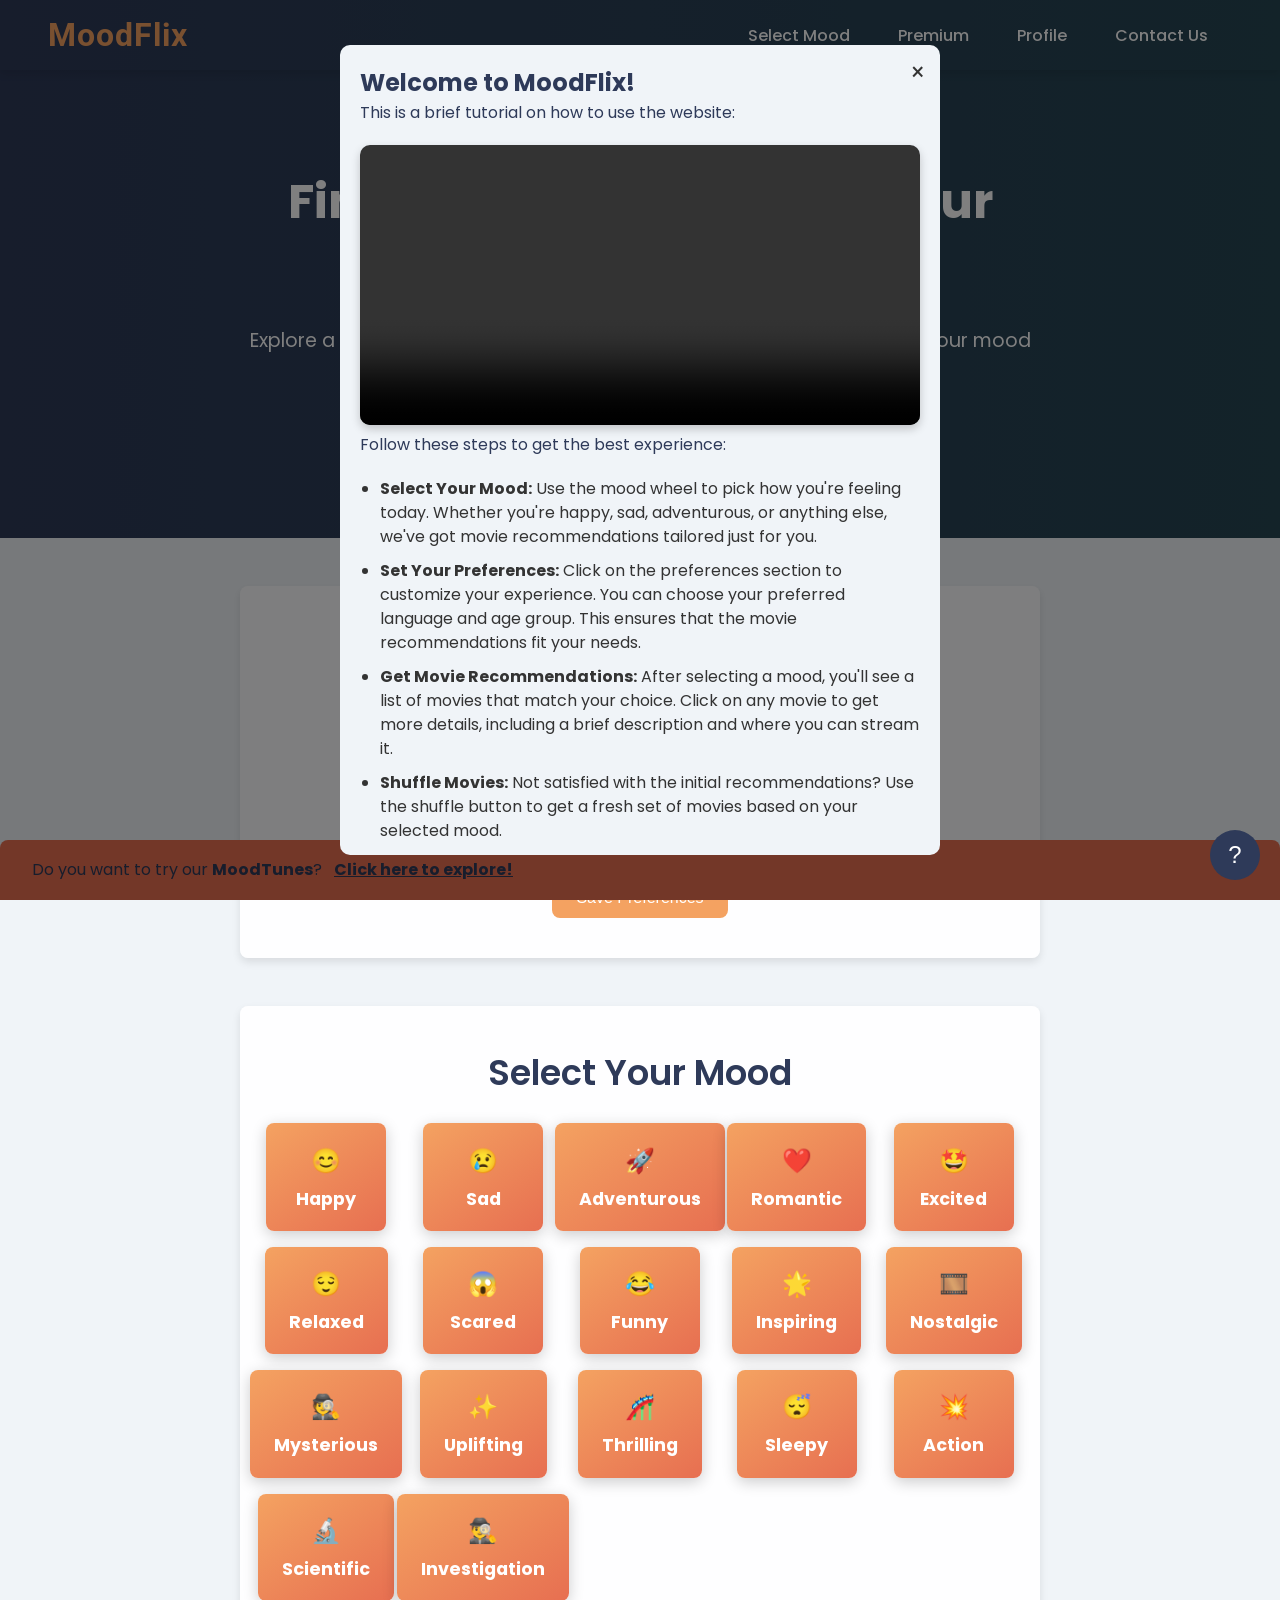
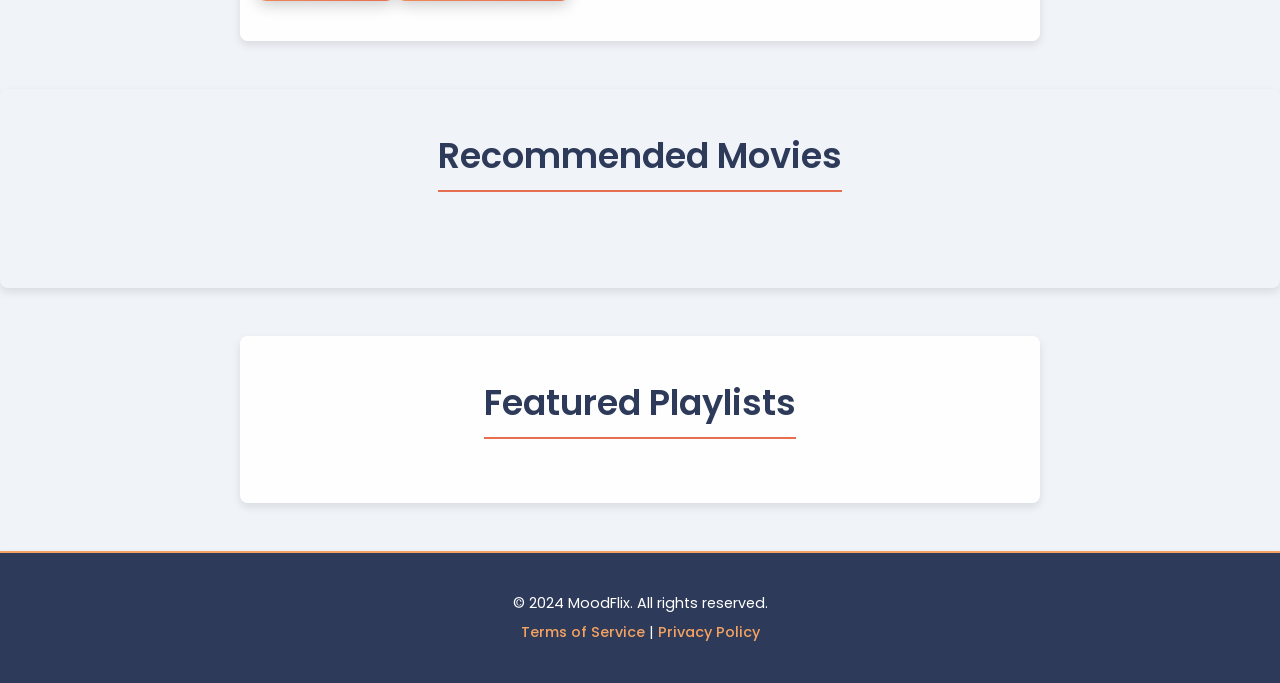
==== commit 995c5fee: "Update index.html" ====
--- a/index.html
+++ b/index.html
@@ -169,7 +169,7 @@
 
         <!-- MoodTunes Promotion Banner -->
 <div class="moodtunes-banner" id="moodtunesBanner">
-    <p>Do you want to try our <strong>MoodTunes</strong>? <a href="moodtunes.html" class="try-link">Click here to explore!</a></p>
+    <p>Do you want to try our <strong>MoodTunes</strong>? <a href="https://pdevulapally.github.io/MoodTunes/login.html" class="try-link">Click here to explore!</a></p>
     <button class="close-banner" id="closeBanner">&times;</button>
 </div>
 
--- a/styles.css
+++ b/styles.css
@@ -78,6 +78,85 @@
     color: var(--secondary-color);
 }
 
+/* MoodTunes Banner Styles */
+.moodtunes-banner {
+    position: fixed;
+    bottom: 0; /* Place it just above the footer */
+    left: 0;
+    width: 100%; /* Full width */
+    background: var(--accent-color);
+    color: var(--primary-color);
+    font-family: var(--font-primary);
+    display: flex;
+    justify-content: space-between;
+    align-items: center;
+    padding: 1rem 2rem;
+    box-shadow: var(--shadow-elevated);
+    z-index: 999; /* Ensure it's above other elements */
+    border-top-left-radius: var(--border-radius);
+    border-top-right-radius: var(--border-radius);
+    animation: slideUp 0.5s ease-in-out; /* Smooth appearance animation */
+}
+
+/* Animation for Banner */
+@keyframes slideUp {
+    from {
+        transform: translateY(100%);
+        opacity: 0;
+    }
+    to {
+        transform: translateY(0);
+        opacity: 1;
+    }
+}
+
+/* Text Styling */
+.moodtunes-banner p {
+    margin: 0;
+    font-size: 1rem;
+    line-height: 1.4;
+}
+
+.moodtunes-banner .try-link {
+    color: var(--primary-color);
+    text-decoration: underline;
+    font-weight: bold;
+    margin-left: 0.5rem;
+    transition: color 0.3s ease;
+}
+
+.moodtunes-banner .try-link:hover {
+    color: rgba(255, 255, 255, 0.9);
+}
+
+/* Close Button */
+.moodtunes-banner .close-banner {
+    background: transparent;
+    border: none;
+    color: var(--primary-color);
+    font-size: 1.5rem;
+    cursor: pointer;
+    transition: transform 0.2s ease;
+    margin-left: 1rem;
+}
+
+.moodtunes-banner .close-banner:hover {
+    transform: scale(1.2);
+}
+
+/* Responsive Adjustments */
+@media screen and (max-width: 768px) {
+    .moodtunes-banner {
+        flex-direction: column;
+        text-align: center;
+        padding: 1rem;
+    }
+
+    .moodtunes-banner .close-banner {
+        margin-top: 0.5rem;
+    }
+}
+
 /* Modal Styles */
 .modal {
     display: none;
